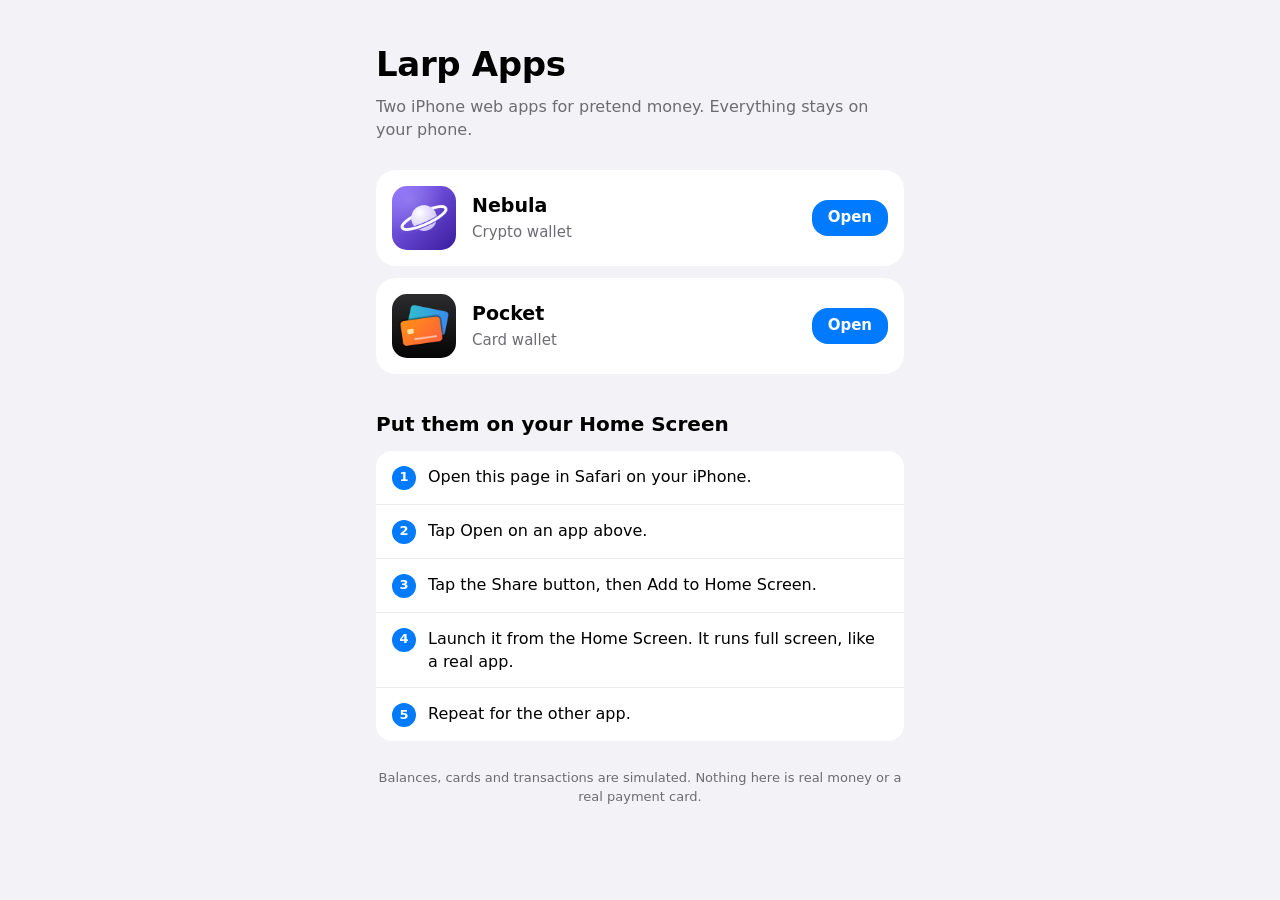
==== index.html @ 8d61c60d "Add Nebula and Pocket iPhone web apps Nebula is a crypto wallet simulator and Pocket is a card walle" ====
<!doctype html>
<html lang="en">
<head>
<meta charset="utf-8">
<meta name="viewport" content="width=device-width, initial-scale=1, viewport-fit=cover">
<meta name="theme-color" content="#0b0b0d">
<title>Larp Apps</title>
<link rel="icon" type="image/png" href="nebula/icon-192.png">
<style>
  :root{--bg:#0b0b0d;--card:#18181b;--fg:#fff;--fg2:#9b9ba5;--sep:rgba(255,255,255,.08);--accent:#0a84ff;color-scheme:dark}
  @media (prefers-color-scheme: light){:root:not([data-theme="dark"]){--bg:#f2f2f7;--card:#fff;--fg:#000;--fg2:#6c6c72;--sep:rgba(0,0,0,.08);--accent:#007aff;color-scheme:light}}
  :root[data-theme="dark"]{--bg:#0b0b0d;--card:#18181b;--fg:#fff;--fg2:#9b9ba5;--sep:rgba(255,255,255,.08);--accent:#0a84ff;color-scheme:dark}
  *{box-sizing:border-box}
  body{margin:0;background:var(--bg);color:var(--fg);font:16px/1.45 -apple-system,BlinkMacSystemFont,"SF Pro Text","Segoe UI",Roboto,system-ui,sans-serif;-webkit-font-smoothing:antialiased}
  main{max-width:560px;margin:0 auto;padding:calc(env(safe-area-inset-top) + 40px) 16px calc(env(safe-area-inset-bottom) + 40px)}
  h1{font-size:34px;margin:0 0 6px;letter-spacing:-.01em}
  .sub{color:var(--fg2);margin:0 0 28px}
  .apps{display:grid;gap:12px}
  .app{display:flex;align-items:center;gap:16px;padding:16px;border-radius:20px;background:var(--card);color:inherit;text-decoration:none;transition:transform .15s}
  .app:active{transform:scale(.98)}
  .app img{width:64px;height:64px;border-radius:15px;flex:none}
  .app b{display:block;font-size:19px}
  .app span{color:var(--fg2);font-size:15px}
  .app .open{margin-left:auto;padding:7px 16px;border-radius:16px;background:var(--accent);color:#fff;font-weight:600;font-size:15px;flex:none}
  h2{font-size:20px;margin:36px 0 12px}
  ol{margin:0;padding:0;list-style:none;counter-reset:s;background:var(--card);border-radius:16px}
  li{counter-increment:s;display:flex;gap:12px;padding:14px 16px;align-items:flex-start}
  li+li{border-top:.5px solid var(--sep)}
  li::before{content:counter(s);flex:none;width:24px;height:24px;border-radius:50%;background:var(--accent);color:#fff;font-size:13px;font-weight:700;display:grid;place-items:center;margin-top:1px}
  .note{color:var(--fg2);font-size:13px;margin-top:28px;text-align:center}
</style>
</head>
<body>
<main>
  <h1>Larp Apps</h1>
  <p class="sub">Two iPhone web apps for pretend money. Everything stays on your phone.</p>
  <div class="apps">
    <a class="app" href="nebula/"><img src="nebula/icon-180.png" alt=""><div><b>Nebula</b><span>Crypto wallet</span></div><span class="open">Open</span></a>
    <a class="app" href="pocket/"><img src="pocket/icon-180.png" alt=""><div><b>Pocket</b><span>Card wallet</span></div><span class="open">Open</span></a>
  </div>
  <h2>Put them on your Home Screen</h2>
  <ol>
    <li>Open this page in Safari on your iPhone.</li>
    <li>Tap Open on an app above.</li>
    <li>Tap the Share button, then Add to Home Screen.</li>
    <li>Launch it from the Home Screen. It runs full screen, like a real app.</li>
    <li>Repeat for the other app.</li>
  </ol>
  <p class="note">Balances, cards and transactions are simulated. Nothing here is real money or a real payment card.</p>
</main>
</body>
</html>
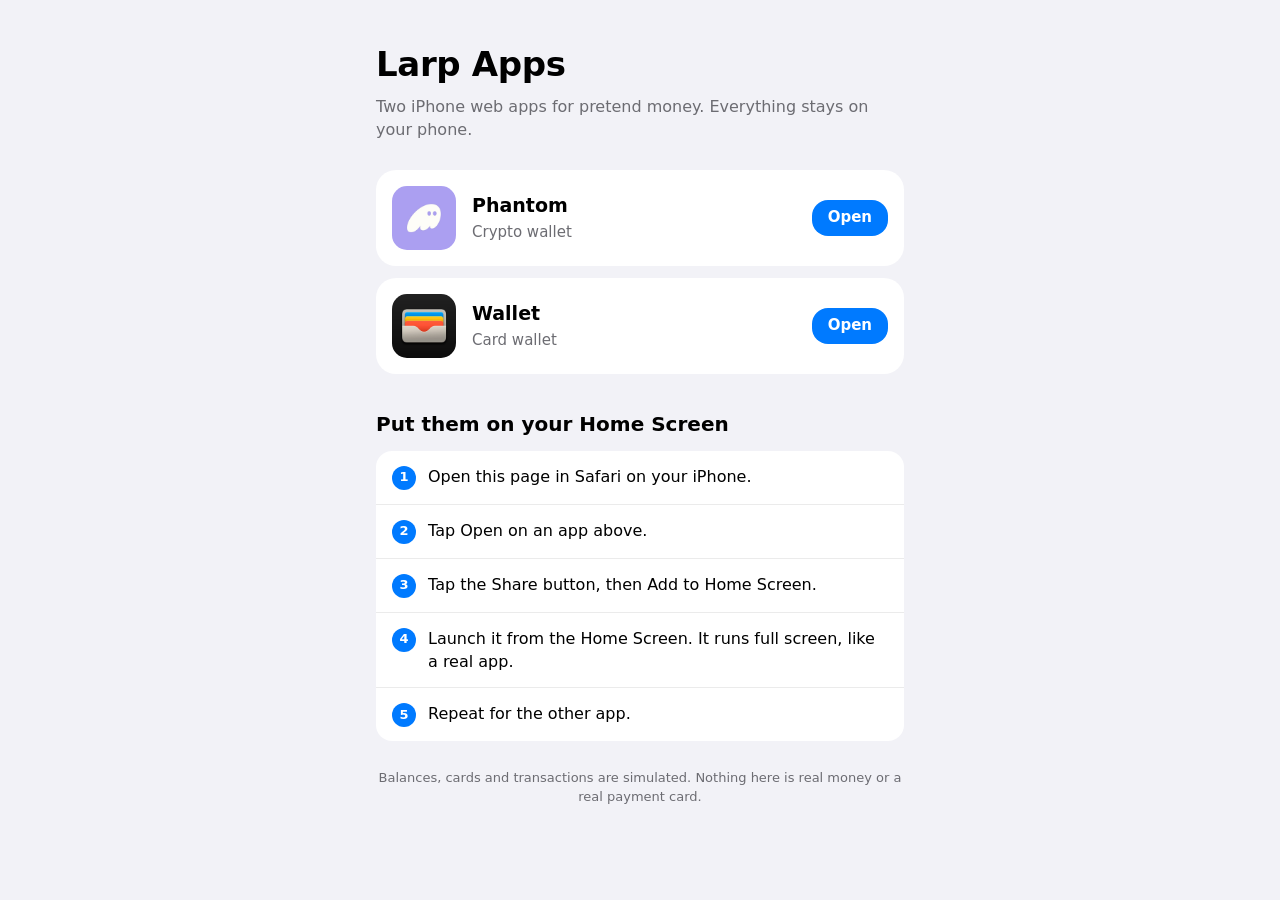
==== commit dc2b9c75: "Rebrand Nebula to Phantom and Pocket to Wallet with new logos" ====
--- a/index.html
+++ b/index.html
@@ -35,8 +35,8 @@
   <h1>Larp Apps</h1>
   <p class="sub">Two iPhone web apps for pretend money. Everything stays on your phone.</p>
   <div class="apps">
-    <a class="app" href="nebula/"><img src="nebula/icon-180.png" alt=""><div><b>Nebula</b><span>Crypto wallet</span></div><span class="open">Open</span></a>
-    <a class="app" href="pocket/"><img src="pocket/icon-180.png" alt=""><div><b>Pocket</b><span>Card wallet</span></div><span class="open">Open</span></a>
+    <a class="app" href="nebula/"><img src="nebula/icon-180.png" alt=""><div><b>Phantom</b><span>Crypto wallet</span></div><span class="open">Open</span></a>
+    <a class="app" href="pocket/"><img src="pocket/icon-180.png" alt=""><div><b>Wallet</b><span>Card wallet</span></div><span class="open">Open</span></a>
   </div>
   <h2>Put them on your Home Screen</h2>
   <ol>
